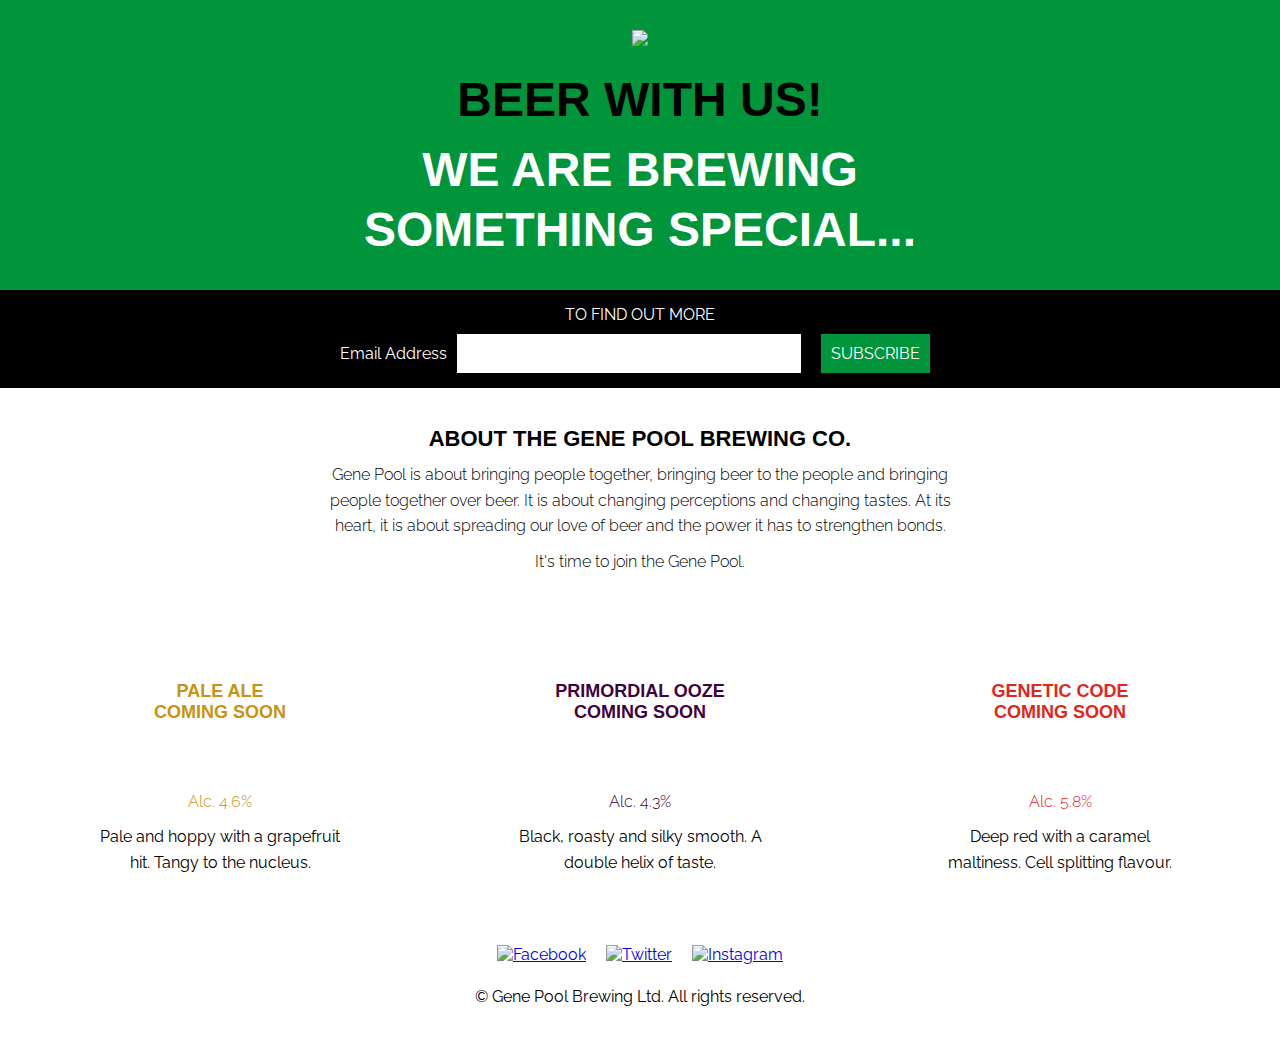
==== index.html @ e07d95aa "tweak to social links and removed letter spacing from headers" ====
<!DOCTYPE html>
<html lang="en">
	<head>
		<title>Gene Pool Brewing</title>
		<meta charset="utf-8">
		<meta name="viewport" content="width=device-width, initial-scale=1.0">

		<link rel="stylesheet" media="all" href="/styles/style.css">
		<link href="https://fonts.googleapis.com/css?family=Oswald:700|Raleway:300,400" rel="stylesheet">
	</head>

	<body>
		<header class="masthead">
			<div class="inner">
				<div class="masthead__logo">
					<img src="images/logo.png" class="masthead__logo-img">
				</div>

				<h1 class="dark">Beer With Us!</h1>
				<h1>We are brewing<br>something special...</h1>
			</div>
		</header>

		<section class="signup">
			<div class="inner">
				<div class="signup__more">To find out more</div>

				<!-- Begin MailChimp Signup Form -->
				<div class="signup__form-wrapper" id="mc_embed_signup">
					<form action="//genepoolbrewing.us14.list-manage.com/subscribe/post?u=cf750d2786f013ea42d753bf5&amp;id=8361e0e9c0" method="post" id="mc-embedded-subscribe-form" name="mc-embedded-subscribe-form" class="signup__form validate" target="_blank">
						<div class="signup__field-wrapper" id="mc_embed_signup_scroll">
							<div class="mc-field-group">
								<label for="mce-EMAIL">Email Address </label>
								<input type="email" value="" name="EMAIL" class="required email" id="mce-EMAIL">
							</div>

							<div id="mce-responses" class="clear">
								<div class="response" id="mce-error-response" style="display:none"></div>
								<div class="response" id="mce-success-response" style="display:none"></div>
							</div> <!-- real people should not fill this in and expect good things - do not remove this or risk form bot signups -->

							<div style="position: absolute; left: -5000px;" aria-hidden="true">
								<input type="text" name="b_cf750d2786f013ea42d753bf5_8361e0e9c0" tabindex="-1" value="">
							</div>

							<div class="clear"><input type="submit" value="Subscribe" name="subscribe" id="mc-embedded-subscribe" class="button"></div>
						</div>
					</form>
				</div>
				<!--End mc_embed_signup-->
			</div>
		</section>

		<main class="main">
			<div class="inner">
				<h2>About the Gene Pool Brewing Co.</h3>

				<p>Gene Pool is about bringing people together, bringing beer to the people and bringing people together over beer. It is about changing perceptions and changing tastes. At its heart, it is about spreading our love of beer and the power it has to strengthen bonds.</p>

				<p>It's time to join the Gene Pool.</p>

				<section class="brews">
					<div class="brew brew--pale">
						<div class="brew__inner">
							<h3 class="brew__text">Pale Ale<br>Coming Soon</h3>
						</div>
						<p class="brew__percentage">Alc. 4.6%</p>
						<p class="dark stronger">Pale and hoppy with a grapefruit hit. Tangy to the nucleus.</p>
					</div>

					<div class="brew brew--primordial">
						<div class="brew__inner">
							<h3 class="brew__text">Primordial Ooze<br>Coming Soon</h3>
						</div>
						<p class="brew__percentage">Alc. 4.3%</p>
						<p class="dark stronger">Black, roasty and silky smooth. A double helix of taste.</p>
					</div>

					<div class="brew brew--genetic">
						<div class="brew__inner">
							<h3 class="brew__text">Genetic Code<br>Coming Soon</h3>
						</div>
						<p class="brew__percentage">Alc. 5.8%</p>
						<p class="dark stronger">Deep red with a caramel maltiness. Cell splitting flavour.</p>
					</div>
				</section>
			</div>
		</main>

		<footer class="footer">
			<div class="inner">
				<section class="social">
					<a href="https://www.facebook.com/genepoolbrewing" target="_blank"><img src="images/facebook.svg" alt="Facebook" class="social__icon"></a>
					<a href="https://twitter.com/GenePoolBrewing" target="_blank"><img src="images/twitter.svg" alt="Twitter" class="social__icon"></a>
					<a href="https://www.instagram.com/genepoolbrewing" target="_blank"><img src="images/instagram.svg" alt="Instagram" class="social__icon"></a>
				</section>

				<p class="stronger">&copy; Gene Pool Brewing Ltd. All rights reserved.</p>
			</div>
		</footer>

	</body>
</html>
---- styles/style.css ----
@import url('//hello.myfonts.net/count/322ac7');
@font-face {font-family: 'VeneerClean-Reg';src: url('/fonts/322AC7_0_0.eot');src: url('/fonts/322AC7_0_0.eot?#iefix') format('embedded-opentype'),url('/fonts/322AC7_0_0.woff2') format('woff2'),url('/fonts/322AC7_0_0.woff') format('woff'),url('/fonts/322AC7_0_0.ttf') format('truetype');}

/* Elements */

* {
	box-sizing: border-box;
}

html, body {
	height: 100%;
}

body {
	margin: 0;
}

h1, h2, h3, h4, h5, h6 {
	margin-bottom: 10px;
	font-family: 'VeneerClean-Reg', sans-serif;
	font-style: 700;
	text-transform: uppercase;
	-webkit-font-smoothing: antialiased;
}

h1 {
	margin-top: 10px;
	margin-bottom: 0;
	font-size: 3em;
	line-height: 1.25;
}

h2 {
	font-size: 1.375em;
}

h3 {
	font-size: 1.125em;
}

@media (max-width: 600px) {
	h1 {
		font-size: 1.875em;
	}
}

p, div, input {
	font-family: 'Raleway', sans-serif;
}

p {
	max-width: 40em;
	margin: 0 auto 10px;
	text-align: center;
	line-height: 1.6;
	font-weight: 300;
}

form {
	display: flex;
}

input {
	margin: 0 10px;
	font-size: 1em;
	border-radius: 0;
	-webkit-appearance: none;
}

input[type=text],
input[type=email] {
	flex-grow: 1;
	padding: 10px;
	border: 0;
}

input[type=submit] {
	padding: 10px;
	background-color: #00953b;
	color: #fff;
	text-transform: uppercase;
	border: none;
	cursor: pointer;
}

@media (max-width: 600px) {
	input[type=submit] {
		margin-top: 15px;
	}
}

/* Frame */

.inner {
	max-width: 1400px;
	margin: 0 auto;
	padding: 0 10px;
	text-align: center;
}

.main {
	padding: 20px 0 60px;
}

/* Utilities */

.dark {
	color: #000;
}

.uppercase {
	text-transform: uppercase;
}

.stronger {
	font-weight: 400;
}

/*-----------*/
/*  Sections */
/* ----------*/

/* Masthead */

.masthead {
	padding: 30px 0;
	background-color: #00953b;
	color: #fff;
}

.masthead__logo {
	display: inline-block;
	margin-bottom: 10px;
}

.masthead__logo-img {
	width: 50%;
}

/* Signup */

.signup {
	padding: 15px 0;
	background-color: #000;
	color: #fff;
}

.signup__more {
	font-weight: 400;
	text-transform: uppercase;
}

.signup__form-wrapper {
	width: 100%;
	max-width: 600px;
	margin: 10px auto 0;
}

.mc-field-group,
.signup__form,
.signup__field-wrapper {
	display: flex;
	align-items: center;
	justify-content: center;
	width: 100%;
}

@media (max-width: 600px) {
	.mc-field-group,
	.signup__form,
	.signup__field-wrapper {
		display: block;
	}

	.signup__more {
		margin-bottom: 10px;
	}

	.signup__form {
		margin-left: 0;
	}
}

/* Brews */

.brews {
	display: flex;
	justify-content: space-around;
	margin-top: 50px;
}

@media (max-width: 760px) {
	.brews {
		display: inline-block;
	}

	.brew {
		margin-bottom: 30px;
	}

	.brew:last-child {
		margin-bottom: 0;
	}
}

.brew {
	max-width: 250px;
}

.brew__inner {
	width: 250px;
	height: 154px;
	display: flex;
	align-items: center;
	justify-content: center;
	margin: 0 auto;
	margin-bottom: 10px;
	background-image: url('/images/pump-clip.png');
	background-size: contain;
	background-repeat: no-repeat;
}

.brew--pale {
	color: #c99212;
}

.brew--primordial {
	color: #3e0042;
}

.brew--genetic {
	color: #e1261c;
}

.brew__text {
	margin: 0;
}

.brew__percentage {
	margin-bottom: 10px;
}

/* Footer */

.footer {
	padding-bottom: 30px;
}

.social {
	display: flex;
	justify-content: center;
	margin-bottom: 20px;
}

.social__icon {
	width: 25px;
	height: 25px;
	margin: 0 10px;
}
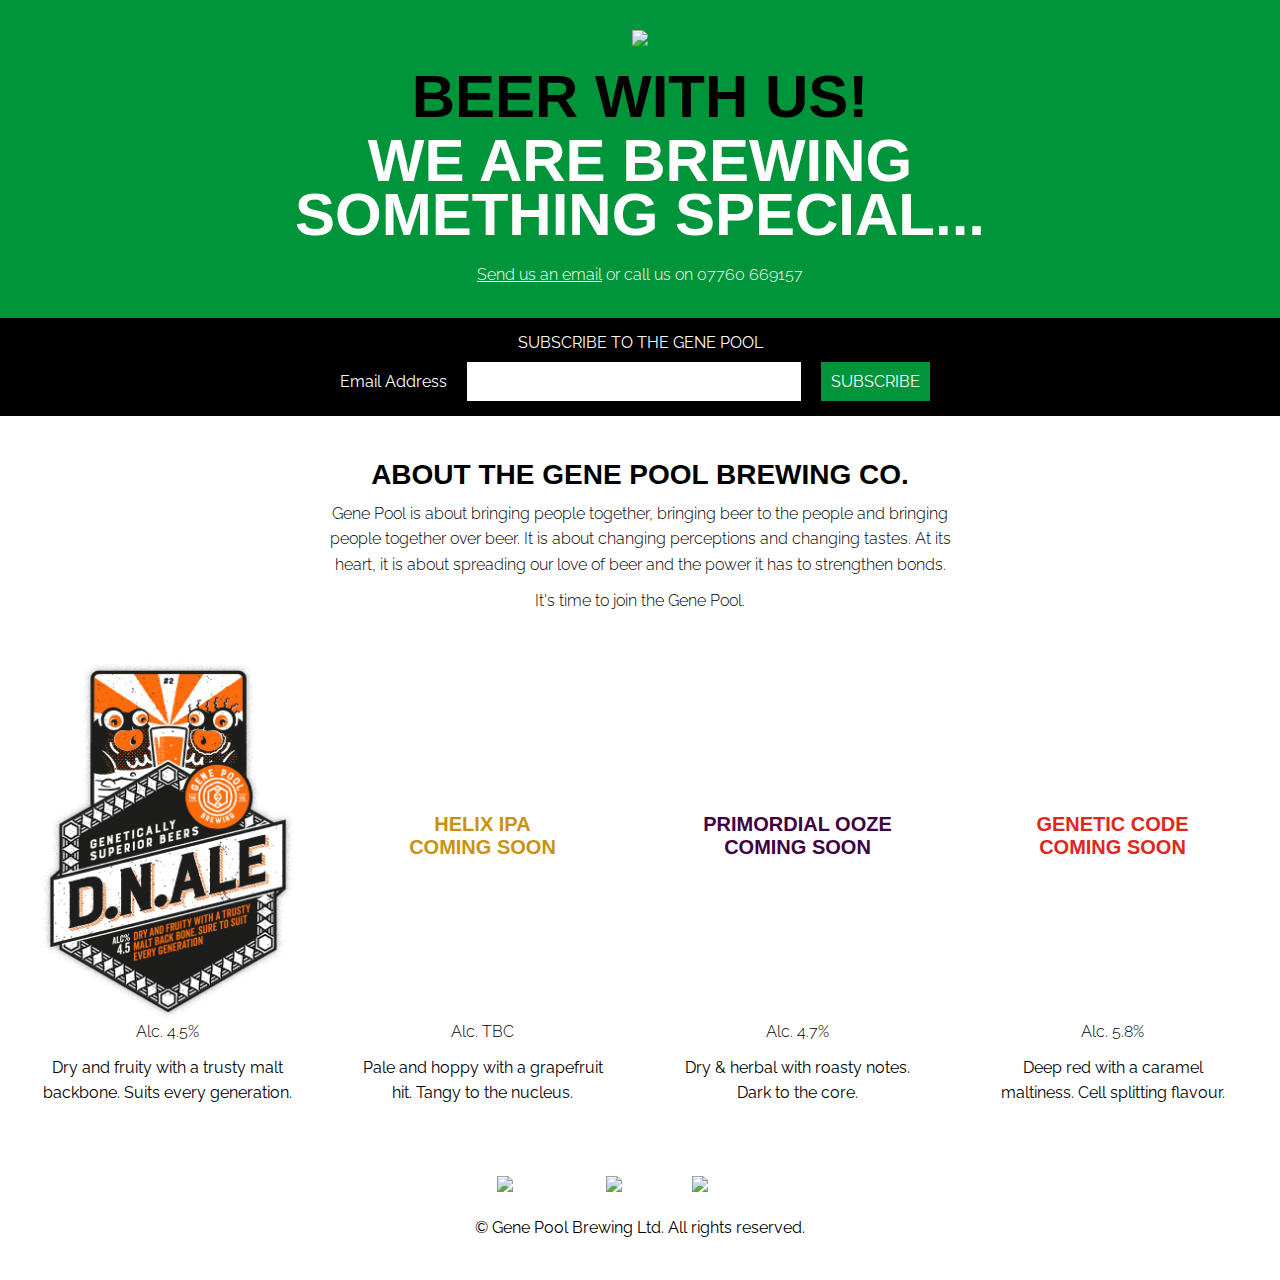
==== commit 0112a1e1: "added contact details and dnale pump clip" ====
--- a/index.html
+++ b/index.html
@@ -4,9 +4,11 @@
 		<title>Gene Pool Brewing</title>
 		<meta charset="utf-8">
 		<meta name="viewport" content="width=device-width, initial-scale=1.0">
+		<meta property="og:image" content="http://www.genepoolbrewing.com/images/logo-black.jpg" />
 
 		<link rel="stylesheet" media="all" href="/styles/style.css">
 		<link href="https://fonts.googleapis.com/css?family=Oswald:700|Raleway:300,400" rel="stylesheet">
+		<link rel="apple-touch-icon-precomposed" href="/favicon-152.png">
 	</head>
 
 	<body>
@@ -18,12 +20,14 @@
 
 				<h1 class="dark">Beer With Us!</h1>
 				<h1>We are brewing<br>something special...</h1>
+
+				<p class="masthead__contact"><a href="mailto:info@genepoolbrewing.com">Send us an email</a> or call us on 07760 669157</p>
 			</div>
 		</header>
 
 		<section class="signup">
 			<div class="inner">
-				<div class="signup__more">To find out more</div>
+				<div class="signup__more">Subscribe to the Gene Pool</div>
 
 				<!-- Begin MailChimp Signup Form -->
 				<div class="signup__form-wrapper" id="mc_embed_signup">
@@ -60,11 +64,17 @@
 				<p>It's time to join the Gene Pool.</p>
 
 				<section class="brews">
+					<div class="brew">
+						<img src="/images/dnale.png">
+						<p class="brew__percentage">Alc. 4.5%</p>
+						<p class="dark stronger">Dry and fruity with a trusty malt backbone. Suits every generation.</p>
+					</div>
+
 					<div class="brew brew--pale">
 						<div class="brew__inner">
-							<h3 class="brew__text">Pale Ale<br>Coming Soon</h3>
+							<h3 class="brew__text">Helix IPA<br>Coming Soon</h3>
 						</div>
-						<p class="brew__percentage">Alc. 4.6%</p>
+						<p class="brew__percentage">Alc. TBC</p>
 						<p class="dark stronger">Pale and hoppy with a grapefruit hit. Tangy to the nucleus.</p>
 					</div>
 
@@ -72,8 +82,8 @@
 						<div class="brew__inner">
 							<h3 class="brew__text">Primordial Ooze<br>Coming Soon</h3>
 						</div>
-						<p class="brew__percentage">Alc. 4.3%</p>
-						<p class="dark stronger">Black, roasty and silky smooth. A double helix of taste.</p>
+						<p class="brew__percentage">Alc. 4.7%</p>
+						<p class="dark stronger">Dry & herbal with roasty notes. Dark to the core.</p>
 					</div>
 
 					<div class="brew brew--genetic">
--- a/styles/style.css
+++ b/styles/style.css
@@ -18,30 +18,24 @@
 h1, h2, h3, h4, h5, h6 {
 	margin-bottom: 10px;
 	font-family: 'VeneerClean-Reg', sans-serif;
-	font-style: 700;
 	text-transform: uppercase;
 	-webkit-font-smoothing: antialiased;
+	text-rendering: optimizeLegibility;
 }
 
 h1 {
 	margin-top: 10px;
 	margin-bottom: 0;
-	font-size: 3em;
-	line-height: 1.25;
+	font-size: 3.750em;
+	line-height: 0.9;
 }
 
 h2 {
-	font-size: 1.375em;
+	font-size: 1.75em;
 }
 
 h3 {
-	font-size: 1.125em;
-}
-
-@media (max-width: 600px) {
-	h1 {
-		font-size: 1.875em;
-	}
+	font-size: 1.25em;
 }
 
 p, div, input {
@@ -56,8 +50,16 @@
 	font-weight: 300;
 }
 
+a {
+	color: white;
+}
+
 form {
 	display: flex;
+}
+
+label {
+	margin-right: 10px;
 }
 
 input {
@@ -84,6 +86,25 @@
 }
 
 @media (max-width: 600px) {
+	h1 {
+		font-size: 2.5em;
+	}
+
+	h2 {
+		font-size: 1.5em;
+	}
+
+	label {
+		display: block;
+		margin-right: 0;
+	}
+
+	input[type=text],
+	input[type=email] {
+		width: 100%;
+		margin: 0 10px 0 0;
+	}
+
 	input[type=submit] {
 		margin-top: 15px;
 	}
@@ -137,6 +158,12 @@
 	width: 50%;
 }
 
+.masthead__contact
+{
+	padding-top: 20px;
+	margin-bottom: 0;
+}
+
 /* Signup */
 
 .signup {
@@ -186,15 +213,13 @@
 .brews {
 	display: flex;
 	justify-content: space-around;
+	flex-wrap: wrap;
 	margin-top: 50px;
 }
 
 @media (max-width: 760px) {
-	.brews {
+	.brew {
 		display: inline-block;
-	}
-
-	.brew {
 		margin-bottom: 30px;
 	}
 
@@ -204,6 +229,8 @@
 }
 
 .brew {
+	display: flex;
+	flex-direction: column;
 	max-width: 250px;
 }
 
@@ -213,11 +240,13 @@
 	display: flex;
 	align-items: center;
 	justify-content: center;
+	flex-grow: 1;
 	margin: 0 auto;
 	margin-bottom: 10px;
 	background-image: url('/images/pump-clip.png');
 	background-size: contain;
 	background-repeat: no-repeat;
+	background-position: center;
 }
 
 .brew--pale {
@@ -238,6 +267,7 @@
 
 .brew__percentage {
 	margin-bottom: 10px;
+	color: black;
 }
 
 /* Footer */
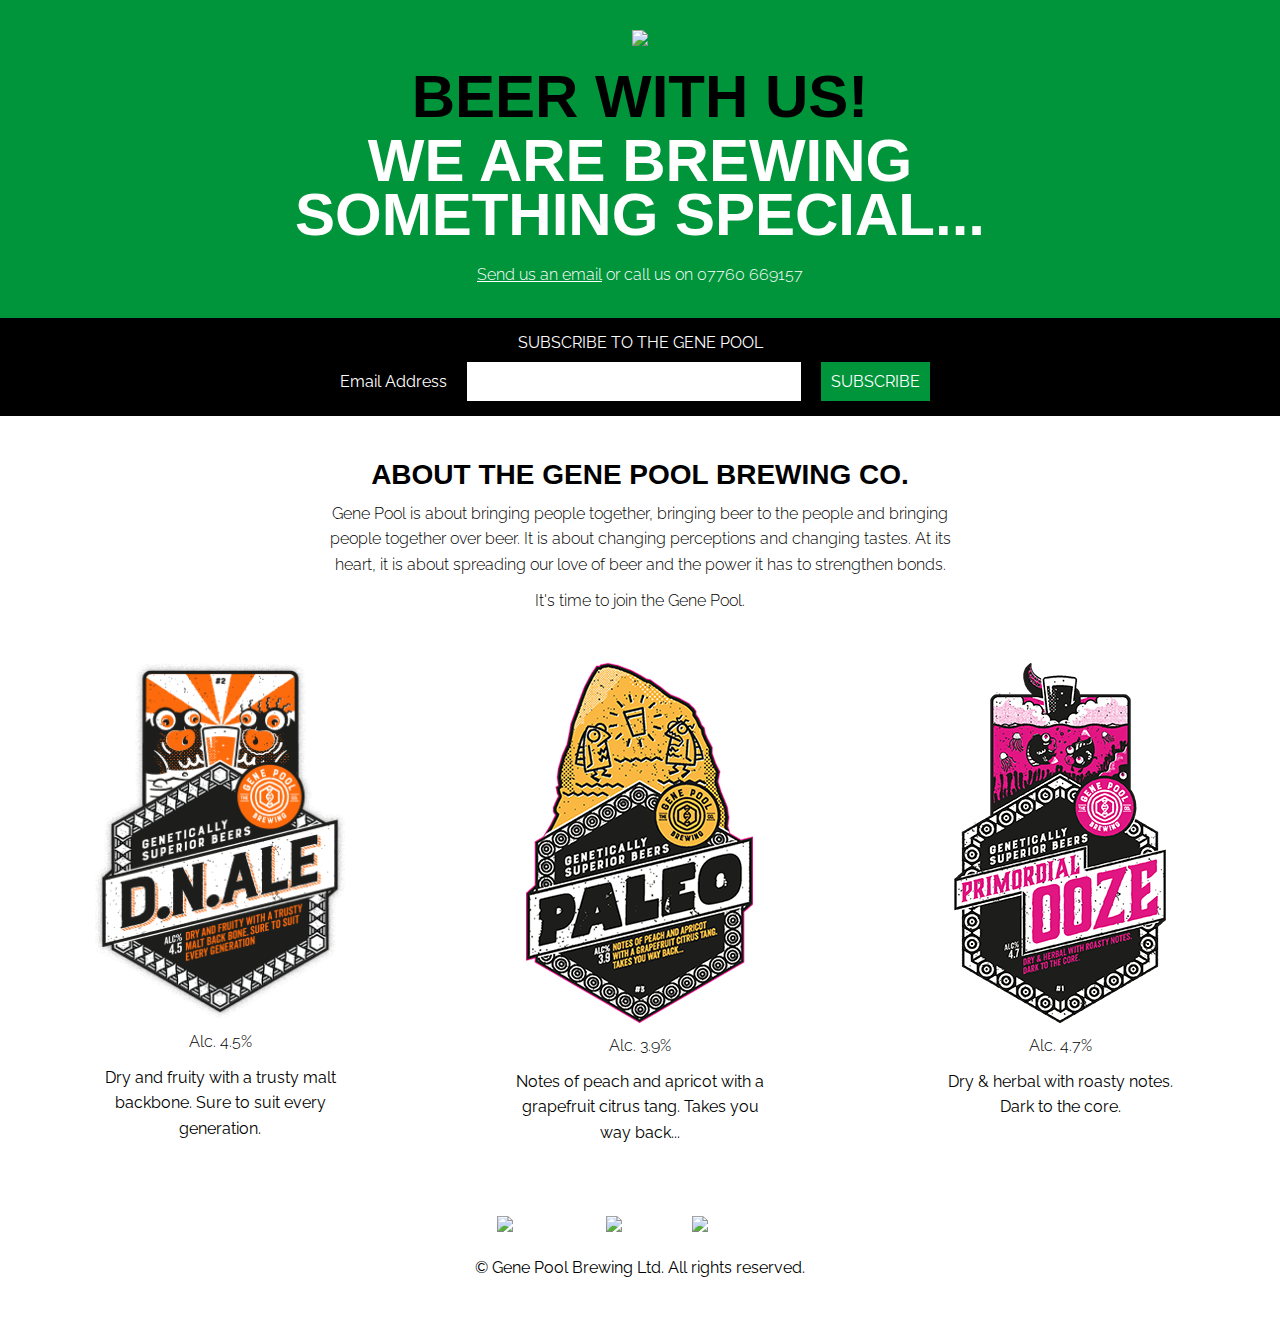
==== commit d9c3d832: "updated pump clip section" ====
--- a/index.html
+++ b/index.html
@@ -67,31 +67,19 @@
 					<div class="brew">
 						<img src="/images/dnale.png">
 						<p class="brew__percentage">Alc. 4.5%</p>
-						<p class="dark stronger">Dry and fruity with a trusty malt backbone. Suits every generation.</p>
+						<p class="dark stronger">Dry and fruity with a trusty malt backbone. Sure to suit every generation.</p>
 					</div>
 
-					<div class="brew brew--pale">
-						<div class="brew__inner">
-							<h3 class="brew__text">Helix IPA<br>Coming Soon</h3>
-						</div>
-						<p class="brew__percentage">Alc. TBC</p>
-						<p class="dark stronger">Pale and hoppy with a grapefruit hit. Tangy to the nucleus.</p>
+					<div class="brew">
+						<img src="/images/paleo.png">
+						<p class="brew__percentage">Alc. 3.9%</p>
+						<p class="dark stronger">Notes of peach and apricot with a grapefruit citrus tang. Takes you way back...</p>
 					</div>
 
 					<div class="brew brew--primordial">
-						<div class="brew__inner">
-							<h3 class="brew__text">Primordial Ooze<br>Coming Soon</h3>
-						</div>
+						<img src="/images/primordial-ooze.png">
 						<p class="brew__percentage">Alc. 4.7%</p>
 						<p class="dark stronger">Dry & herbal with roasty notes. Dark to the core.</p>
-					</div>
-
-					<div class="brew brew--genetic">
-						<div class="brew__inner">
-							<h3 class="brew__text">Genetic Code<br>Coming Soon</h3>
-						</div>
-						<p class="brew__percentage">Alc. 5.8%</p>
-						<p class="dark stronger">Deep red with a caramel maltiness. Cell splitting flavour.</p>
 					</div>
 				</section>
 			</div>
--- a/styles/style.css
+++ b/styles/style.css
@@ -249,24 +249,12 @@
 	background-position: center;
 }
 
-.brew--pale {
-	color: #c99212;
-}
-
-.brew--primordial {
-	color: #3e0042;
-}
-
-.brew--genetic {
-	color: #e1261c;
-}
-
 .brew__text {
 	margin: 0;
 }
 
 .brew__percentage {
-	margin-bottom: 10px;
+	margin: 10px 0;
 	color: black;
 }
 
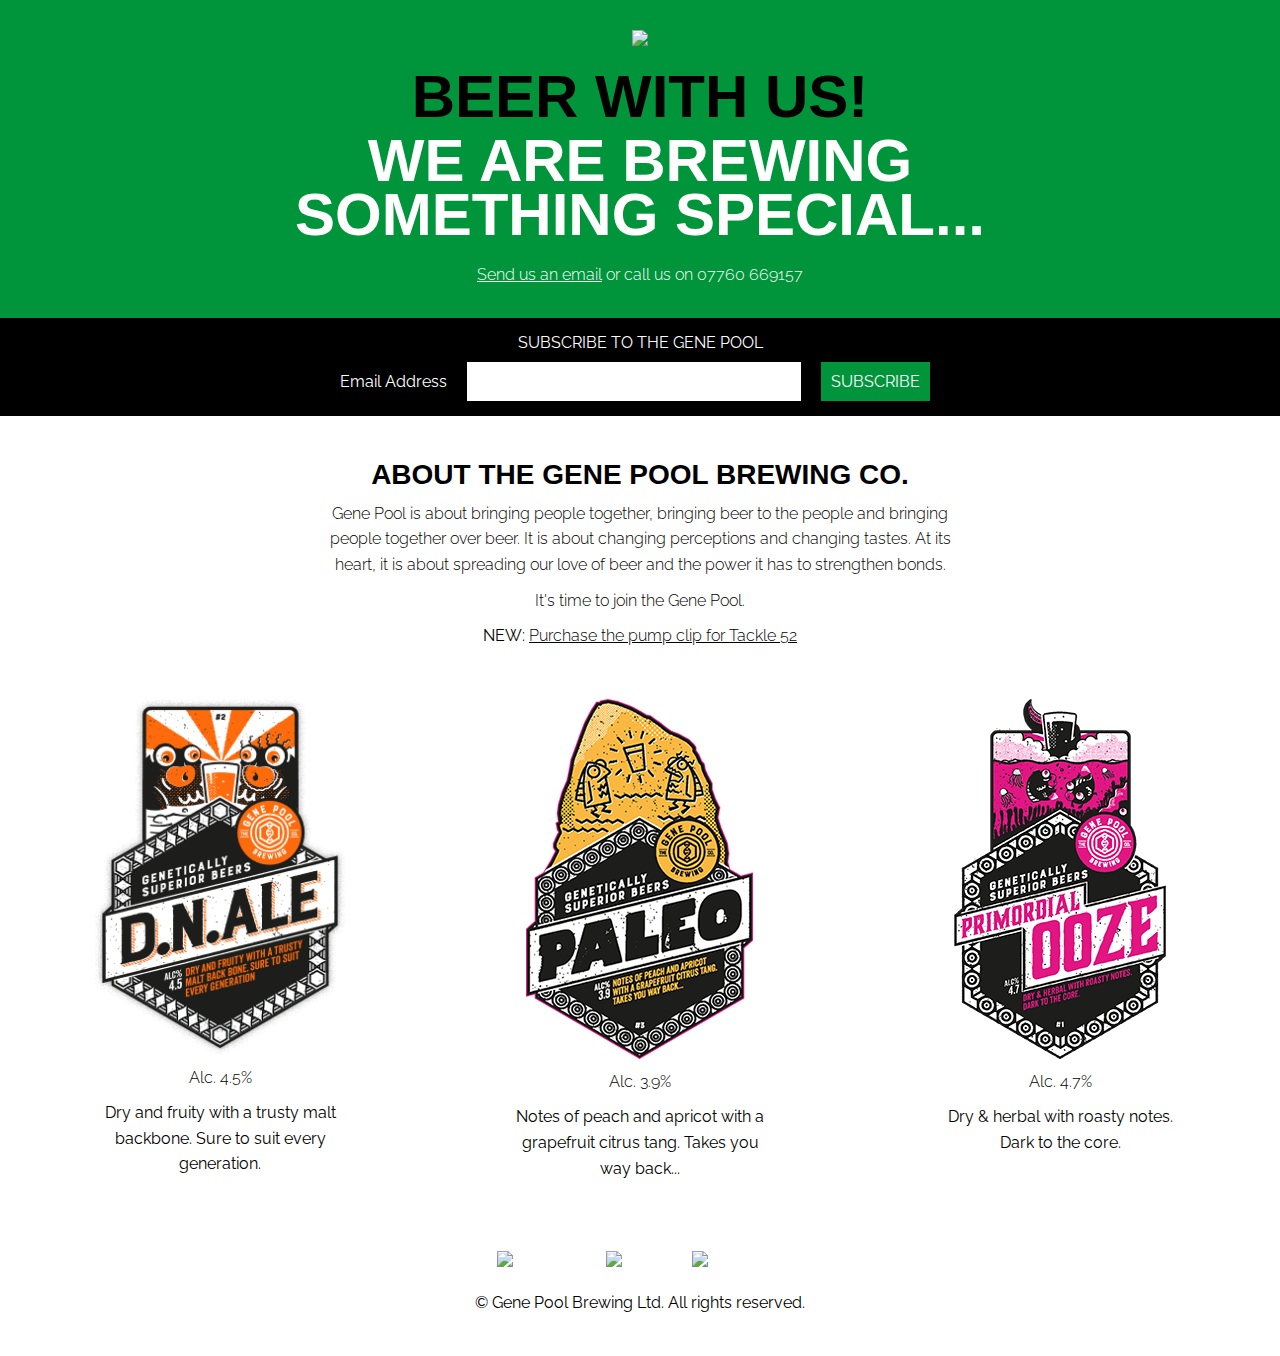
==== commit 4751ced3: "Use relative paths for resource sources" ====
--- a/index.html
+++ b/index.html
@@ -6,16 +6,16 @@
 		<meta name="viewport" content="width=device-width, initial-scale=1.0">
 		<meta property="og:image" content="http://www.genepoolbrewing.com/images/logo-black.jpg" />
 
-		<link rel="stylesheet" media="all" href="/styles/style.css">
+		<link rel="stylesheet" media="all" href="./styles/style.css">
 		<link href="https://fonts.googleapis.com/css?family=Oswald:700|Raleway:300,400" rel="stylesheet">
-		<link rel="apple-touch-icon-precomposed" href="/favicon-152.png">
+		<link rel="apple-touch-icon-precomposed" href="./favicon-152.png">
 	</head>
 
 	<body>
 		<header class="masthead">
 			<div class="inner">
 				<div class="masthead__logo">
-					<img src="images/logo.png" class="masthead__logo-img">
+					<img src="./images/logo.png" class="masthead__logo-img">
 				</div>
 
 				<h1 class="dark">Beer With Us!</h1>
@@ -63,21 +63,23 @@
 
 				<p>It's time to join the Gene Pool.</p>
 
+				<p><strong>NEW:</strong> <a href="danny-houghton-tackle-52.html">Purchase the pump clip for Tackle 52</a></p>
+
 				<section class="brews">
 					<div class="brew">
-						<img src="/images/dnale.png">
+						<img src="./images/dnale.png">
 						<p class="brew__percentage">Alc. 4.5%</p>
 						<p class="dark stronger">Dry and fruity with a trusty malt backbone. Sure to suit every generation.</p>
 					</div>
 
 					<div class="brew">
-						<img src="/images/paleo.png">
+						<img src="./images/paleo.png">
 						<p class="brew__percentage">Alc. 3.9%</p>
 						<p class="dark stronger">Notes of peach and apricot with a grapefruit citrus tang. Takes you way back...</p>
 					</div>
 
 					<div class="brew brew--primordial">
-						<img src="/images/primordial-ooze.png">
+						<img src="./images/primordial-ooze.png">
 						<p class="brew__percentage">Alc. 4.7%</p>
 						<p class="dark stronger">Dry & herbal with roasty notes. Dark to the core.</p>
 					</div>
@@ -88,9 +90,9 @@
 		<footer class="footer">
 			<div class="inner">
 				<section class="social">
-					<a href="https://www.facebook.com/genepoolbrewing" target="_blank"><img src="images/facebook.svg" alt="Facebook" class="social__icon"></a>
-					<a href="https://twitter.com/GenePoolBrewing" target="_blank"><img src="images/twitter.svg" alt="Twitter" class="social__icon"></a>
-					<a href="https://www.instagram.com/genepoolbrewing" target="_blank"><img src="images/instagram.svg" alt="Instagram" class="social__icon"></a>
+					<a href="https://www.facebook.com/genepoolbrewing" target="_blank"><img src="./images/facebook.svg" alt="Facebook" class="social__icon"></a>
+					<a href="https://twitter.com/GenePoolBrewing" target="_blank"><img src="./images/twitter.svg" alt="Twitter" class="social__icon"></a>
+					<a href="https://www.instagram.com/genepoolbrewing" target="_blank"><img src="./images/instagram.svg" alt="Instagram" class="social__icon"></a>
 				</section>
 
 				<p class="stronger">&copy; Gene Pool Brewing Ltd. All rights reserved.</p>
--- a/styles/style.css
+++ b/styles/style.css
@@ -121,6 +121,10 @@
 
 .main {
 	padding: 20px 0 60px;
+}
+
+.main a {
+	color: black;
 }
 
 /* Utilities */
@@ -275,3 +279,10 @@
 	height: 25px;
 	margin: 0 10px;
 }
+
+/* Buy Now */
+
+.buy-now {
+	justify-content: center;
+	padding: 20px;
+}
